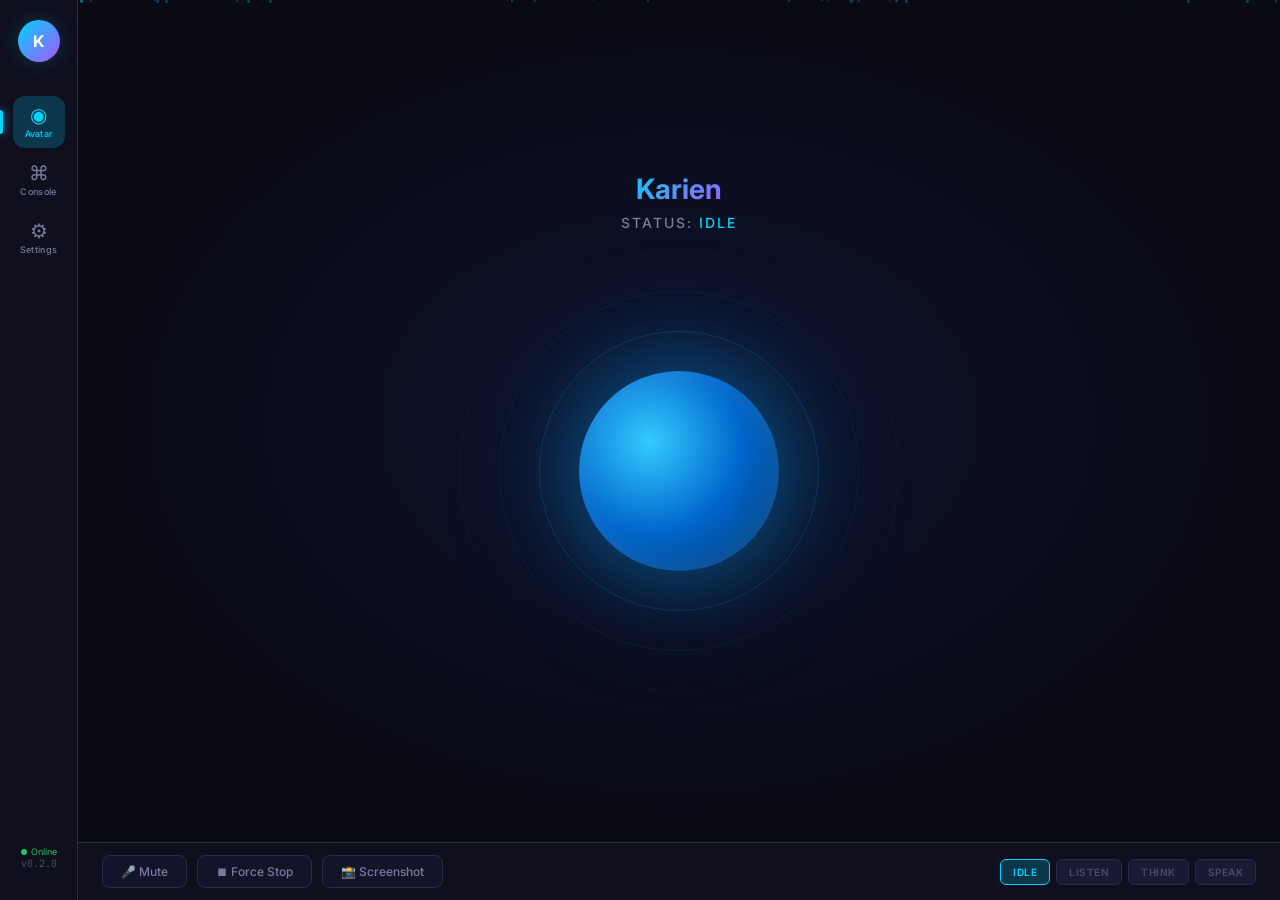
==== ui_mockup.html @ 98a2348c "Initial Commit" ====
<!DOCTYPE html>
<html lang="en">

<head>
  <meta charset="UTF-8">
  <meta name="viewport" content="width=device-width, initial-scale=1.0">
  <title>Karien Dashboard — UI Mockup</title>
  <link
    href="https://fonts.googleapis.com/css2?family=Inter:wght@300;400;500;600;700&family=JetBrains+Mono:wght@400;500&display=swap"
    rel="stylesheet">
  <style>
    :root {
      --bg-deep: #0a0a14;
      --bg-sidebar: #0f0f1e;
      --bg-card: #13132a;
      --bg-input: #1a1a35;
      --bg-hover: #1e1e3a;
      --accent: #00d4ff;
      --accent-dim: #00d4ff33;
      --accent-glow: #00d4ff66;
      --accent-purple: #a855f7;
      --accent-pink: #ec4899;
      --accent-green: #22c55e;
      --accent-orange: #f59e0b;
      --accent-red: #ef4444;
      --text-primary: #e8e8f0;
      --text-secondary: #7a7a9e;
      --text-dim: #4a4a6e;
      --border: #2a2a4a;
      --radius: 12px;
      --radius-sm: 8px;
      --font-main: 'Inter', -apple-system, sans-serif;
      --font-mono: 'JetBrains Mono', 'Fira Code', monospace;
    }

    * {
      margin: 0;
      padding: 0;
      box-sizing: border-box;
    }

    body {
      font-family: var(--font-main);
      background: var(--bg-deep);
      color: var(--text-primary);
      height: 100vh;
      overflow: hidden;
      user-select: none;
    }

    /* ───── LAYOUT ───── */
    .app {
      display: grid;
      grid-template-columns: 78px 1fr;
      grid-template-rows: 1fr auto;
      height: 100vh;
    }

    /* ───── SIDEBAR ───── */
    .sidebar {
      grid-row: 1 / 3;
      background: var(--bg-sidebar);
      border-right: 1px solid var(--border);
      display: flex;
      flex-direction: column;
      align-items: center;
      padding: 20px 0;
      gap: 6px;
      z-index: 10;
    }

    .sidebar-logo {
      width: 42px;
      height: 42px;
      border-radius: 50%;
      background: linear-gradient(135deg, var(--accent), var(--accent-purple));
      display: flex;
      align-items: center;
      justify-content: center;
      font-weight: 700;
      font-size: 16px;
      color: #fff;
      margin-bottom: 28px;
      box-shadow: 0 0 20px var(--accent-dim);
    }

    .nav-item {
      width: 52px;
      height: 52px;
      border-radius: var(--radius);
      display: flex;
      flex-direction: column;
      align-items: center;
      justify-content: center;
      cursor: pointer;
      transition: all 0.25s ease;
      position: relative;
      color: var(--text-secondary);
      gap: 3px;
    }

    .nav-item:hover {
      background: var(--bg-hover);
      color: var(--text-primary);
    }

    .nav-item.active {
      background: var(--accent-dim);
      color: var(--accent);
    }

    .nav-item.active::before {
      content: '';
      position: absolute;
      left: -13px;
      width: 3px;
      height: 24px;
      background: var(--accent);
      border-radius: 0 3px 3px 0;
      box-shadow: 0 0 10px var(--accent);
    }

    .nav-icon {
      font-size: 20px;
      line-height: 1;
    }

    .nav-label {
      font-size: 9px;
      font-weight: 500;
      letter-spacing: 0.3px;
    }

    .sidebar-footer {
      margin-top: auto;
      text-align: center;
      padding: 10px;
    }

    .sidebar-version {
      font-size: 10px;
      color: var(--text-dim);
      font-family: var(--font-mono);
    }

    .sidebar-status {
      font-size: 9px;
      color: var(--accent-green);
      margin-top: 6px;
      display: flex;
      align-items: center;
      gap: 4px;
      justify-content: center;
    }

    .sidebar-status .dot {
      width: 6px;
      height: 6px;
      border-radius: 50%;
      background: var(--accent-green);
      animation: pulse-dot 2s infinite;
    }

    /* ───── MAIN CONTENT ───── */
    .main-content {
      overflow: hidden;
      position: relative;
    }

    .view {
      display: none;
      height: 100%;
    }

    .view.active {
      display: flex;
      flex-direction: column;
    }

    /* ───── AVATAR VIEW ───── */
    .avatar-view {
      display: flex;
      flex-direction: column;
      align-items: center;
      justify-content: center;
      position: relative;
      background: radial-gradient(ellipse at center, #0d1530 0%, var(--bg-deep) 70%);
      height: 100%;
    }

    .orb-container {
      position: relative;
      width: 400px;
      height: 400px;
      display: flex;
      align-items: center;
      justify-content: center;
      order: 2;
      /* Move below status */
      margin-top: 20px;
    }

    .orb {
      width: 200px;
      height: 200px;
      border-radius: 50%;
      background: radial-gradient(circle at 35% 35%, #33ccff, #0066cc, #003366);
      box-shadow:
        0 0 60px 20px rgba(0, 180, 255, 0.25),
        0 0 120px 40px rgba(0, 120, 255, 0.1),
        inset 0 0 30px rgba(255, 255, 255, 0.1);
      animation: orb-idle 4s ease-in-out infinite;
      position: relative;
      z-index: 2;
    }

    .orb-ring {
      position: absolute;
      border-radius: 50%;
      border: 1px solid;
      animation: ring-pulse 4s ease-in-out infinite;
    }

    .orb-ring:nth-child(2) {
      width: 280px;
      height: 280px;
      border-color: rgba(0, 212, 255, 0.15);
      animation-delay: 0s;
    }

    .orb-ring:nth-child(3) {
      width: 360px;
      height: 360px;
      border-color: rgba(0, 212, 255, 0.08);
      animation-delay: 0.5s;
    }

    .orb-ring:nth-child(4) {
      width: 440px;
      height: 440px;
      border-color: rgba(0, 212, 255, 0.04);
      animation-delay: 1s;
    }

    .avatar-status {
      margin-top: 0;
      margin-bottom: 20px;
      text-align: center;
      order: 1;
      /* Move above orb */
      z-index: 5;
    }

    .avatar-status-text {
      font-size: 14px;
      color: var(--text-secondary);
      letter-spacing: 2px;
      text-transform: uppercase;
      font-weight: 500;
    }

    .avatar-status-text .highlight {
      color: var(--accent);
    }

    .avatar-name {
      font-size: 28px;
      font-weight: 700;
      margin-bottom: 8px;
      background: linear-gradient(135deg, var(--accent), var(--accent-purple));
      -webkit-background-clip: text;
      -webkit-text-fill-color: transparent;
    }

    /* state classes */
    .orb-container.listening .orb {
      animation: orb-listen 1.5s ease-in-out infinite;
      background: radial-gradient(circle at 35% 35%, #44ddff, #0088ee, #004488);
      box-shadow:
        0 0 80px 30px rgba(0, 200, 255, 0.35),
        0 0 160px 60px rgba(0, 150, 255, 0.15),
        inset 0 0 30px rgba(255, 255, 255, 0.15);
    }

    .orb-container.thinking .orb {
      animation: orb-think 0.8s ease-in-out infinite;
      background: radial-gradient(circle at 35% 35%, #bb77ff, #7733cc, #440088);
      box-shadow:
        0 0 80px 30px rgba(168, 85, 247, 0.35),
        0 0 160px 60px rgba(168, 85, 247, 0.15),
        inset 0 0 30px rgba(255, 255, 255, 0.15);
    }

    .orb-container.speaking .orb {
      animation: orb-speak 0.6s ease-in-out infinite;
      background: radial-gradient(circle at 35% 35%, #ff77cc, #cc3399, #880044);
      box-shadow:
        0 0 80px 30px rgba(236, 72, 153, 0.35),
        0 0 160px 60px rgba(236, 72, 153, 0.15),
        inset 0 0 30px rgba(255, 255, 255, 0.15);
    }

    /* ───── BOTTOM BAR ───── */
    .bottom-bar {
      background: var(--bg-sidebar);
      border-top: 1px solid var(--border);
      padding: 12px 24px;
      display: flex;
      align-items: center;
      gap: 10px;
      justify-content: center;
    }

    .action-btn {
      display: flex;
      align-items: center;
      gap: 7px;
      padding: 8px 18px;
      border-radius: var(--radius-sm);
      border: 1px solid var(--border);
      background: var(--bg-card);
      color: var(--text-secondary);
      font-size: 12px;
      font-weight: 500;
      cursor: pointer;
      transition: all 0.2s;
      font-family: var(--font-main);
    }

    .action-btn:hover {
      background: var(--bg-hover);
      border-color: var(--accent);
      color: var(--accent);
    }

    .action-btn.danger:hover {
      border-color: var(--accent-red);
      color: var(--accent-red);
    }

    .state-switcher {
      margin-left: auto;
      display: flex;
      gap: 6px;
    }

    .state-btn {
      padding: 6px 12px;
      border-radius: 6px;
      border: 1px solid var(--border);
      background: var(--bg-input);
      color: var(--text-dim);
      font-size: 10px;
      font-weight: 600;
      cursor: pointer;
      transition: all 0.2s;
      text-transform: uppercase;
      letter-spacing: 0.5px;
      font-family: var(--font-main);
    }

    .state-btn:hover,
    .state-btn.active {
      border-color: var(--accent);
      color: var(--accent);
      background: var(--accent-dim);
    }

    /* ───── CONSOLE VIEW ───── */
    .console-view {
      background: var(--bg-deep);
    }

    .console-toolbar {
      display: flex;
      align-items: center;
      padding: 12px 20px;
      border-bottom: 1px solid var(--border);
      gap: 10px;
    }

    .console-toolbar .title {
      font-size: 13px;
      font-weight: 600;
      color: var(--text-primary);
      margin-right: auto;
      letter-spacing: 0.5px;
    }

    .toolbar-btn {
      padding: 6px 14px;
      border-radius: 6px;
      border: 1px solid var(--border);
      background: var(--bg-card);
      color: var(--text-secondary);
      font-size: 11px;
      font-weight: 500;
      cursor: pointer;
      transition: all 0.2s;
      font-family: var(--font-main);
    }

    .toolbar-btn:hover {
      background: var(--bg-hover);
      color: var(--text-primary);
    }

    .toggle-switch {
      display: flex;
      align-items: center;
      gap: 8px;
      font-size: 11px;
      color: var(--text-secondary);
      cursor: pointer;
    }

    .toggle-track {
      width: 34px;
      height: 18px;
      border-radius: 9px;
      background: var(--bg-input);
      border: 1px solid var(--border);
      position: relative;
      transition: all 0.3s;
    }

    .toggle-track.on {
      background: var(--accent-dim);
      border-color: var(--accent);
    }

    .toggle-track::after {
      content: '';
      width: 12px;
      height: 12px;
      border-radius: 50%;
      background: var(--text-secondary);
      position: absolute;
      top: 2px;
      left: 2px;
      transition: all 0.3s;
    }

    .toggle-track.on::after {
      left: 18px;
      background: var(--accent);
    }

    .log-area {
      flex: 1;
      overflow-y: auto;
      padding: 16px 20px;
      font-family: var(--font-mono);
      font-size: 12.5px;
      line-height: 1.9;
    }

    .log-area::-webkit-scrollbar {
      width: 6px;
    }

    .log-area::-webkit-scrollbar-track {
      background: transparent;
    }

    .log-area::-webkit-scrollbar-thumb {
      background: var(--border);
      border-radius: 3px;
    }

    .log-entry {
      display: flex;
      gap: 10px;
      padding: 2px 0;
      animation: fadeIn 0.3s ease;
    }

    .log-time {
      color: var(--text-dim);
      min-width: 70px;
    }

    .log-badge {
      padding: 1px 8px;
      border-radius: 4px;
      font-size: 10px;
      font-weight: 600;
      min-width: 50px;
      text-align: center;
      display: inline-block;
    }

    .log-badge.info {
      background: #1e3a5f;
      color: #60a5fa;
    }

    .log-badge.user {
      background: #1a3a3a;
      color: #22d3ee;
    }

    .log-badge.llm {
      background: #2d1b69;
      color: #a78bfa;
    }

    .log-badge.tool {
      background: #3d2b00;
      color: #fbbf24;
    }

    .log-badge.tts {
      background: #3d1b3d;
      color: #f472b6;
    }

    .log-badge.error {
      background: #3d1b1b;
      color: #f87171;
    }

    .log-badge.mcp {
      background: #1b3d2b;
      color: #4ade80;
    }

    .log-msg {
      color: var(--text-primary);
    }

    .console-input-bar {
      display: flex;
      align-items: center;
      padding: 12px 20px;
      border-top: 1px solid var(--border);
      gap: 10px;
    }

    .console-input-bar .prompt-char {
      color: var(--accent);
      font-family: var(--font-mono);
      font-size: 16px;
      font-weight: 700;
    }

    .console-input {
      flex: 1;
      background: var(--bg-input);
      border: 1px solid var(--border);
      border-radius: var(--radius-sm);
      padding: 10px 14px;
      color: var(--text-primary);
      font-family: var(--font-mono);
      font-size: 12.5px;
      outline: none;
      transition: border-color 0.2s;
    }

    .console-input:focus {
      border-color: var(--accent);
    }

    .console-input::placeholder {
      color: var(--text-dim);
    }

    .send-btn {
      padding: 10px 20px;
      border-radius: var(--radius-sm);
      border: none;
      background: linear-gradient(135deg, var(--accent), #0099cc);
      color: #fff;
      font-weight: 600;
      font-size: 12px;
      cursor: pointer;
      transition: all 0.2s;
      font-family: var(--font-main);
      box-shadow: 0 0 15px rgba(0, 212, 255, 0.2);
    }

    .send-btn:hover {
      box-shadow: 0 0 25px rgba(0, 212, 255, 0.4);
      transform: translateY(-1px);
    }

    /* ───── SETTINGS VIEW ───── */
    .settings-view {
      background: var(--bg-deep);
      overflow-y: auto;
      padding: 0;
    }

    .settings-view::-webkit-scrollbar {
      width: 6px;
    }

    .settings-view::-webkit-scrollbar-track {
      background: transparent;
    }

    .settings-view::-webkit-scrollbar-thumb {
      background: var(--border);
      border-radius: 3px;
    }

    .settings-header {
      padding: 28px 32px 20px;
      border-bottom: 1px solid var(--border);
    }

    .settings-header h1 {
      font-size: 22px;
      font-weight: 700;
      letter-spacing: 1px;
    }

    .settings-header p {
      font-size: 13px;
      color: var(--text-secondary);
      margin-top: 4px;
    }

    .settings-body {
      padding: 24px 32px;
      display: flex;
      flex-direction: column;
      gap: 20px;
    }

    .settings-section {
      background: var(--bg-card);
      border: 1px solid var(--border);
      border-radius: var(--radius);
      overflow: hidden;
      transition: border-color 0.2s;
    }

    .settings-section:hover {
      border-color: #3a3a5a;
    }

    .section-header {
      display: flex;
      align-items: center;
      padding: 16px 20px;
      cursor: pointer;
      gap: 10px;
      transition: background 0.2s;
    }

    .section-header:hover {
      background: var(--bg-hover);
    }

    .section-icon {
      width: 32px;
      height: 32px;
      border-radius: 8px;
      display: flex;
      align-items: center;
      justify-content: center;
      font-size: 16px;
    }

    .section-icon.llm {
      background: linear-gradient(135deg, #2d1b69, #4c1d95);
    }

    .section-icon.mcp {
      background: linear-gradient(135deg, #1b3d2b, #166534);
    }

    .section-icon.audio {
      background: linear-gradient(135deg, #3d2b00, #92400e);
    }

    .section-icon.voice {
      background: linear-gradient(135deg, #3d1b3d, #831843);
    }

    .section-title {
      font-size: 14px;
      font-weight: 600;
      flex: 1;
    }

    .section-chevron {
      color: var(--text-dim);
      transition: transform 0.3s;
      font-size: 12px;
    }

    .section-chevron.open {
      transform: rotate(180deg);
    }

    .section-body {
      padding: 0 20px 20px;
      display: flex;
      flex-direction: column;
      gap: 16px;
    }

    .form-row {
      display: flex;
      align-items: center;
      gap: 16px;
    }

    .form-label {
      font-size: 13px;
      color: var(--text-secondary);
      min-width: 100px;
      font-weight: 500;
    }

    .form-select {
      flex: 1;
      max-width: 280px;
      padding: 9px 14px;
      border-radius: var(--radius-sm);
      border: 1px solid var(--border);
      background: var(--bg-input);
      color: var(--text-primary);
      font-size: 13px;
      font-family: var(--font-main);
      outline: none;
      cursor: pointer;
      appearance: none;
      background-image: url("data:image/svg+xml,%3Csvg width='10' height='6' xmlns='http://www.w3.org/2000/svg'%3E%3Cpath d='M0 0l5 6 5-6z' fill='%237a7a9e'/%3E%3C/svg%3E");
      background-repeat: no-repeat;
      background-position: right 12px center;
    }

    .form-select:focus {
      border-color: var(--accent);
    }

    .slider-container {
      flex: 1;
      max-width: 280px;
      display: flex;
      align-items: center;
      gap: 12px;
    }

    .slider {
      flex: 1;
      -webkit-appearance: none;
      appearance: none;
      height: 4px;
      border-radius: 2px;
      background: var(--bg-input);
      outline: none;
    }

    .slider::-webkit-slider-thumb {
      -webkit-appearance: none;
      appearance: none;
      width: 16px;
      height: 16px;
      border-radius: 50%;
      background: var(--accent);
      cursor: pointer;
      box-shadow: 0 0 10px var(--accent-glow);
    }

    .slider-value {
      font-family: var(--font-mono);
      font-size: 13px;
      color: var(--accent);
      min-width: 30px;
    }

    .mcp-item {
      display: flex;
      align-items: center;
      padding: 12px 16px;
      border-radius: var(--radius-sm);
      background: var(--bg-input);
      gap: 12px;
    }

    .mcp-toggle {
      width: 40px;
      height: 22px;
      border-radius: 11px;
      background: var(--border);
      position: relative;
      cursor: pointer;
      transition: all 0.3s;
      flex-shrink: 0;
    }

    .mcp-toggle.on {
      background: var(--accent);
      box-shadow: 0 0 10px var(--accent-dim);
    }

    .mcp-toggle::after {
      content: '';
      width: 16px;
      height: 16px;
      border-radius: 50%;
      background: white;
      position: absolute;
      top: 3px;
      left: 3px;
      transition: all 0.3s;
    }

    .mcp-toggle.on::after {
      left: 21px;
    }

    .mcp-name {
      font-size: 13px;
      font-weight: 500;
      flex: 1;
    }

    .mcp-status {
      font-size: 10px;
      font-weight: 600;
      padding: 3px 10px;
      border-radius: 10px;
      letter-spacing: 0.5px;
      text-transform: uppercase;
    }

    .mcp-status.connected {
      background: #0d3320;
      color: var(--accent-green);
    }

    .mcp-status.disabled {
      background: #2a2a3e;
      color: var(--text-dim);
    }

    /* ───── ANIMATIONS ───── */
    @keyframes orb-idle {

      0%,
      100% {
        transform: scale(1);
      }

      50% {
        transform: scale(1.06);
      }
    }

    @keyframes orb-listen {

      0%,
      100% {
        transform: scale(1);
      }

      50% {
        transform: scale(1.15);
      }
    }

    @keyframes orb-think {

      0%,
      100% {
        transform: scale(0.95) rotate(0deg);
      }

      50% {
        transform: scale(1.08) rotate(180deg);
      }
    }

    @keyframes orb-speak {

      0%,
      100% {
        transform: scale(1);
      }

      25% {
        transform: scale(1.12);
      }

      75% {
        transform: scale(0.95);
      }
    }

    @keyframes ring-pulse {

      0%,
      100% {
        transform: scale(1);
        opacity: 1;
      }

      50% {
        transform: scale(1.08);
        opacity: 0.5;
      }
    }

    @keyframes pulse-dot {

      0%,
      100% {
        opacity: 1;
      }

      50% {
        opacity: 0.3;
      }
    }

    @keyframes fadeIn {
      from {
        opacity: 0;
        transform: translateY(4px);
      }

      to {
        opacity: 1;
        transform: translateY(0);
      }
    }

    /* Particles */
    .particles {
      position: absolute;
      width: 100%;
      height: 100%;
      top: 0;
      left: 0;
      pointer-events: none;
      overflow: hidden;
    }

    .particle {
      position: absolute;
      width: 2px;
      height: 2px;
      border-radius: 50%;
      background: var(--accent);
      opacity: 0.3;
      animation: float-up linear infinite;
    }

    @keyframes float-up {
      0% {
        transform: translateY(100vh) scale(0);
        opacity: 0;
      }

      10% {
        opacity: 0.4;
      }

      90% {
        opacity: 0.4;
      }

      100% {
        transform: translateY(-10vh) scale(1);
        opacity: 0;
      }
    }
  </style>
</head>

<body>

  <div class="app">
    <!-- ───── SIDEBAR ───── -->
    <div class="sidebar">
      <div class="sidebar-logo">K</div>

      <div class="nav-item active" data-tab="avatar" onclick="switchTab('avatar')">
        <span class="nav-icon">◉</span>
        <span class="nav-label">Avatar</span>
      </div>
      <div class="nav-item" data-tab="console" onclick="switchTab('console')">
        <span class="nav-icon">⌘</span>
        <span class="nav-label">Console</span>
      </div>
      <div class="nav-item" data-tab="settings" onclick="switchTab('settings')">
        <span class="nav-icon">⚙</span>
        <span class="nav-label">Settings</span>
      </div>

      <div class="sidebar-footer">
        <div class="sidebar-status"><span class="dot"></span> Online</div>
        <div class="sidebar-version">v0.2.0</div>
      </div>
    </div>

    <!-- ───── MAIN ───── -->
    <div class="main-content">

      <!-- AVATAR VIEW -->
      <div class="view active" id="view-avatar">
        <div class="avatar-view">
          <div class="particles" id="particles"></div>
          <div class="avatar-status">
            <div class="avatar-name">Karien</div>
            <div class="avatar-status-text">Status: <span class="highlight" id="statusLabel">Idle</span></div>
          </div>
          <div class="orb-container" id="orbContainer">
            <div class="orb"></div>
            <div class="orb-ring"></div>
            <div class="orb-ring"></div>
            <div class="orb-ring"></div>
          </div>
        </div>
      </div>

      <!-- CONSOLE VIEW -->
      <div class="view" id="view-console">
        <div class="console-view">
          <div class="console-toolbar">
            <span class="title">⌘ Console Output</span>
            <button class="toolbar-btn" onclick="clearLogs()">Clear Log</button>
            <div class="toggle-switch" onclick="this.querySelector('.toggle-track').classList.toggle('on')">
              <div class="toggle-track on"></div>
              <span>Auto-Scroll</span>
            </div>
          </div>
          <div class="log-area" id="logArea">
            <!-- filled by JS -->
          </div>
          <div class="console-input-bar">
            <span class="prompt-char">❯</span>
            <input class="console-input" type="text" placeholder="Type command manually here..." />
            <button class="send-btn">Send</button>
          </div>
        </div>
      </div>

      <!-- SETTINGS VIEW -->
      <div class="view" id="view-settings">
        <div class="settings-view">
          <div class="settings-header">
            <h1>⚙ Settings</h1>
            <p>Configure your assistant's brain, tools, and audio.</p>
          </div>
          <div class="settings-body">

            <!-- LLM Config -->
            <div class="settings-section">
              <div class="section-header">
                <div class="section-icon llm">🧠</div>
                <span class="section-title">LLM Configuration</span>
                <span class="section-chevron open">▼</span>
              </div>
              <div class="section-body">
                <div class="form-row">
                  <span class="form-label">Provider</span>
                  <select class="form-select">
                    <option>OpenAI</option>
                    <option>Groq</option>
                    <option>Anthropic</option>
                    <option>Ollama (Local)</option>
                  </select>
                </div>
                <div class="form-row">
                  <span class="form-label">Model</span>
                  <select class="form-select">
                    <option>gpt-4o</option>
                    <option>gpt-4o-mini</option>
                    <option>gpt-3.5-turbo</option>
                  </select>
                </div>
                <div class="form-row">
                  <span class="form-label">Temperature</span>
                  <div class="slider-container">
                    <input type="range" class="slider" min="0" max="100" value="70"
                      oninput="this.nextElementSibling.textContent = (this.value/100).toFixed(2)">
                    <span class="slider-value">0.70</span>
                  </div>
                </div>
              </div>
            </div>

            <!-- MCP Servers -->
            <div class="settings-section">
              <div class="section-header">
                <div class="section-icon mcp">🔌</div>
                <span class="section-title">MCP Servers (Tools)</span>
                <span class="section-chevron open">▼</span>
              </div>
              <div class="section-body">
                <div class="mcp-item">
                  <div class="mcp-toggle on" onclick="this.classList.toggle('on'); toggleStatus(this)"></div>
                  <span class="mcp-name">Google Search</span>
                  <span class="mcp-status connected">Connected</span>
                </div>
                <div class="mcp-item">
                  <div class="mcp-toggle" onclick="this.classList.toggle('on'); toggleStatus(this)"></div>
                  <span class="mcp-name">Local Filesystem</span>
                  <span class="mcp-status disabled">Disabled</span>
                </div>
                <div class="mcp-item">
                  <div class="mcp-toggle on" onclick="this.classList.toggle('on'); toggleStatus(this)"></div>
                  <span class="mcp-name">Memory / Database</span>
                  <span class="mcp-status connected">Connected</span>
                </div>
                <div class="mcp-item">
                  <div class="mcp-toggle on" onclick="this.classList.toggle('on'); toggleStatus(this)"></div>
                  <span class="mcp-name">Screen Capture</span>
                  <span class="mcp-status connected">Connected</span>
                </div>
              </div>
            </div>

            <!-- Audio -->
            <div class="settings-section">
              <div class="section-header">
                <div class="section-icon audio">🎤</div>
                <span class="section-title">Audio Configuration</span>
                <span class="section-chevron open">▼</span>
              </div>
              <div class="section-body">
                <div class="form-row">
                  <span class="form-label">Input Device</span>
                  <select class="form-select">
                    <option>Microphone Array (Realtek)</option>
                    <option>External USB Mic</option>
                    <option>Default</option>
                  </select>
                </div>
                <div class="form-row">
                  <span class="form-label">Wake Word</span>
                  <select class="form-select">
                    <option>Karien</option>
                    <option>Hey Karien</option>
                  </select>
                </div>
              </div>
            </div>

            <!-- Voice -->
            <div class="settings-section">
              <div class="section-header">
                <div class="section-icon voice">🗣️</div>
                <span class="section-title">Voice / TTS</span>
                <span class="section-chevron open">▼</span>
              </div>
              <div class="section-body">
                <div class="form-row">
                  <span class="form-label">TTS Engine</span>
                  <select class="form-select">
                    <option>Google Cloud TTS</option>
                    <option>ElevenLabs</option>
                    <option>System TTS</option>
                  </select>
                </div>
                <div class="form-row">
                  <span class="form-label">Voice</span>
                  <select class="form-select">
                    <option>tr-TR-Wavenet-A (Female)</option>
                    <option>tr-TR-Wavenet-B (Male)</option>
                    <option>en-US-Neural2-F (Female)</option>
                  </select>
                </div>
                <div class="form-row">
                  <span class="form-label">Speed</span>
                  <div class="slider-container">
                    <input type="range" class="slider" min="50" max="200" value="100"
                      oninput="this.nextElementSibling.textContent = (this.value/100).toFixed(1) + 'x'">
                    <span class="slider-value">1.0x</span>
                  </div>
                </div>
              </div>
            </div>

          </div>
        </div>
      </div>
    </div>

    <!-- ───── BOTTOM BAR ───── -->
    <div class="bottom-bar">
      <button class="action-btn" onclick="toggleMute(this)">🎤 Mute</button>
      <button class="action-btn danger">⏹ Force Stop</button>
      <button class="action-btn">📸 Screenshot</button>

      <div class="state-switcher">
        <button class="state-btn active" onclick="setOrbState('idle', this)">Idle</button>
        <button class="state-btn" onclick="setOrbState('listening', this)">Listen</button>
        <button class="state-btn" onclick="setOrbState('thinking', this)">Think</button>
        <button class="state-btn" onclick="setOrbState('speaking', this)">Speak</button>
      </div>
    </div>
  </div>

  <script>
    // Tab switching
    function switchTab(name) {
      document.querySelectorAll('.nav-item').forEach(n => n.classList.remove('active'));
      document.querySelector(`.nav-item[data-tab="${name}"]`).classList.add('active');
      document.querySelectorAll('.view').forEach(v => v.classList.remove('active'));
      document.getElementById('view-' + name).classList.add('active');
    }

    // Orb state
    function setOrbState(state, btn) {
      const container = document.getElementById('orbContainer');
      container.className = 'orb-container';
      if (state !== 'idle') container.classList.add(state);

      const labels = { idle: 'Idle', listening: 'Listening...', thinking: 'Thinking...', speaking: 'Speaking...' };
      document.getElementById('statusLabel').textContent = labels[state];

      document.querySelectorAll('.state-btn').forEach(b => b.classList.remove('active'));
      btn.classList.add('active');
    }

    // Mute toggle
    function toggleMute(btn) {
      const muted = btn.textContent.includes('Unmute');
      btn.innerHTML = muted ? '🎤 Mute' : '🔇 Unmute';
    }

    // MCP toggle status
    function toggleStatus(toggle) {
      const statusEl = toggle.parentElement.querySelector('.mcp-status');
      if (toggle.classList.contains('on')) {
        statusEl.className = 'mcp-status connected';
        statusEl.textContent = 'Connected';
      } else {
        statusEl.className = 'mcp-status disabled';
        statusEl.textContent = 'Disabled';
      }
    }

    // Console logs
    const logs = [
      { time: '10:23:01', type: 'info', msg: 'System initialized. All modules loaded.' },
      { time: '10:23:01', type: 'info', msg: 'MCP Servers: 3/4 connected.' },
      { time: '10:23:02', type: 'info', msg: 'Listening for wake word...' },
      { time: '10:23:05', type: 'info', msg: 'Wake word detected!' },
      { time: '10:23:06', type: 'user', msg: '"Hello Karien, what\'s the weather today?"' },
      { time: '10:23:07', type: 'llm', msg: 'Processing query with gpt-4o (temp: 0.7)...' },
      { time: '10:23:08', type: 'tool', msg: 'Calling tool: google_search("weather Istanbul today")' },
      { time: '10:23:09', type: 'mcp', msg: 'Google Search returned 5 results.' },
      { time: '10:23:09', type: 'llm', msg: 'Generating response...' },
      { time: '10:23:10', type: 'tts', msg: 'Speaking: "It\'s currently 8°C in Istanbul with partly cloudy skies..."' },
      { time: '10:23:15', type: 'info', msg: 'Response complete. Returning to idle.' },
      { time: '10:23:16', type: 'info', msg: 'Listening for wake word...' },
    ];

    function renderLogs() {
      const area = document.getElementById('logArea');
      area.innerHTML = logs.map(l => `
      <div class="log-entry">
        <span class="log-time">${l.time}</span>
        <span class="log-badge ${l.type}">${l.type.toUpperCase()}</span>
        <span class="log-msg">${l.msg}</span>
      </div>
    `).join('');
    }
    function clearLogs() {
      document.getElementById('logArea').innerHTML = '';
    }
    renderLogs();

    // Particles
    const particlesEl = document.getElementById('particles');
    for (let i = 0; i < 30; i++) {
      const p = document.createElement('div');
      p.className = 'particle';
      p.style.left = Math.random() * 100 + '%';
      p.style.animationDuration = (6 + Math.random() * 8) + 's';
      p.style.animationDelay = Math.random() * 10 + 's';
      p.style.width = p.style.height = (1 + Math.random() * 2) + 'px';
      particlesEl.appendChild(p);
    }

    // Section collapse
    document.querySelectorAll('.section-header').forEach(header => {
      header.addEventListener('click', () => {
        const body = header.nextElementSibling;
        const chevron = header.querySelector('.section-chevron');
        if (body.style.display === 'none') {
          body.style.display = 'flex';
          chevron.classList.add('open');
        } else {
          body.style.display = 'none';
          chevron.classList.remove('open');
        }
      });
    });
  </script>

</body>

</html>
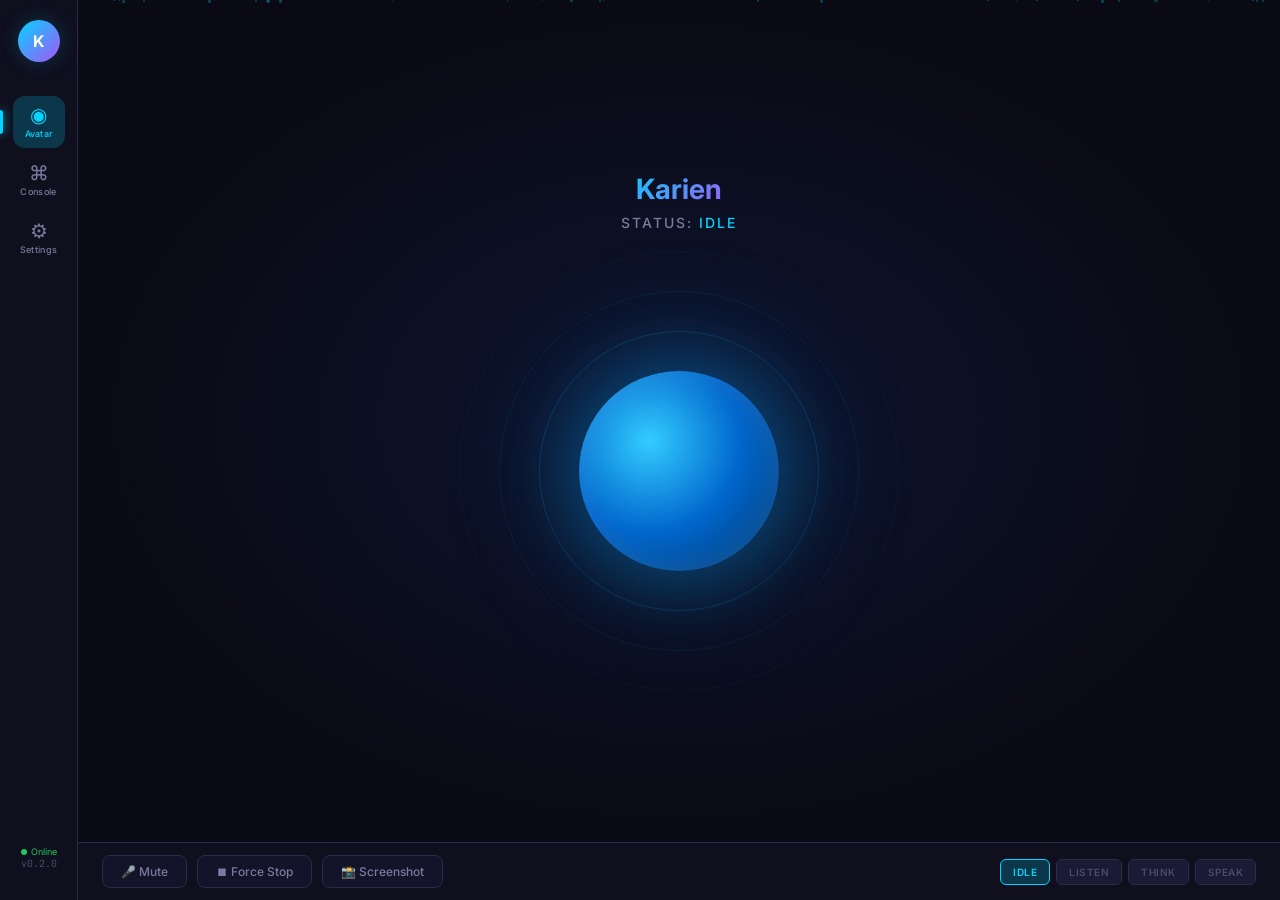
==== commit 42bea08e: "Update ui_mockup.html" ====
--- a/ui_mockup.html
+++ b/ui_mockup.html
@@ -403,6 +403,40 @@
     .toolbar-btn:hover {
       background: var(--bg-hover);
       color: var(--text-primary);
+    }
+
+    .connect-btn {
+      padding: 6px 14px;
+      border-radius: 20px;
+      border: 1px solid var(--border);
+      background: transparent;
+      color: var(--text-primary);
+      font-size: 11px;
+      font-weight: 500;
+      cursor: pointer;
+      transition: all 0.2s;
+      display: flex;
+      align-items: center;
+      gap: 8px;
+      font-family: var(--font-main);
+    }
+
+    .connect-btn:hover {
+      border-color: var(--text-primary);
+      background: rgba(255, 255, 255, 0.05);
+    }
+
+    .connect-btn.google {
+      /* distinct google style if needed, or keep generic */
+    }
+
+    .google-icon {
+      font-weight: 700;
+      font-family: var(--font-main);
+      background: linear-gradient(135deg, #4285F4, #34A853, #FBBC05, #EA4335);
+      -webkit-background-clip: text;
+      -webkit-text-fill-color: transparent;
+      font-size: 14px;
     }
 
     .toggle-switch {
@@ -1095,9 +1129,11 @@
               </div>
               <div class="section-body">
                 <div class="mcp-item">
-                  <div class="mcp-toggle on" onclick="this.classList.toggle('on'); toggleStatus(this)"></div>
+                  <div class="mcp-toggle" onclick="this.classList.toggle('on'); toggleStatus(this)"></div>
                   <span class="mcp-name">Google Search</span>
-                  <span class="mcp-status connected">Connected</span>
+                  <button class="connect-btn google">
+                    <span class="google-icon">G</span> Sign in
+                  </button>
                 </div>
                 <div class="mcp-item">
                   <div class="mcp-toggle" onclick="this.classList.toggle('on'); toggleStatus(this)"></div>
